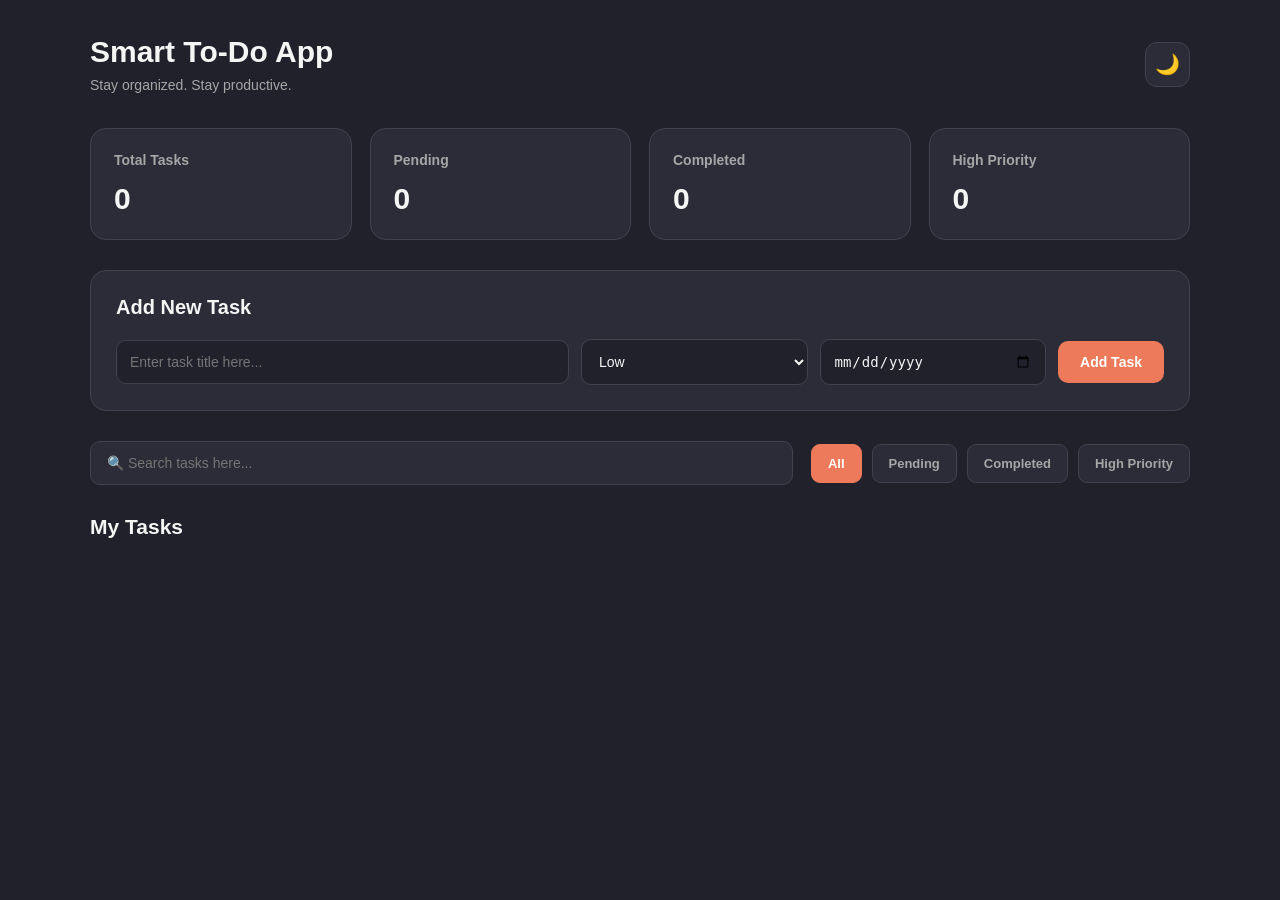
==== dashboard.html @ b3eb39a2 "Add files via upload" ====
<!DOCTYPE html>
<html lang="en">
    <head>
        <meta charset="UTF-8">
        <meta name="viewport" content="width=device-width, initial-scale=1.0">
        <title>Smart To-Do App</title>
        <link rel="stylesheet" href="style.css">
</head>
    <body>
        <!--Main Appliaction-->
        <main class="app">
            <!--Header-->
        <header class="app-header">
            <div>
                <h1>Smart To-Do App</h1>
                <p>Stay organized. Stay productive.</p>
            </div>
            <button id="themeToggle">🌙</button>
        </header>
        <!--Statistics-->
        <section class="stats">
            <div class="stat-card">
                <h3>Total Tasks</h3>
                <p id="totalTasks">0</p>
            </div>
            <div class="stat-card">
                <h3>Pending</h3>
                <p id="pendingTasks">0</p>
            </div>
            <div class="stat-card">
                <h3>Completed</h3>
                <p id="completedTasks">0</p>
            </div>
            <div class="stat-card">
                <h3>High Priority </h3>
                <p id="highPriorityTasks">0</p>
            </div>
            </section>
            <!--Add Task Form-->
            <section class="task-form-section">
                <h2>Add New Task</h2>
                <form id="taskForm">
                    <input type="text" id="taskTitle" placeholder="Enter task title here..." required >
                    <select id="taskPriority">
                        <option value="Low">Low</option>
                        <option value="Medium">Medium</option>
                        <option value="High">High</option>
                    </select>
                    <input type="date" id="taskDueDate" required>
                    <button type="submit">Add Task</button>
                </form>
            </section>
            <!--Search and Filter-->
            <section class="controls">
                <input type="text" id="searchInput" placeholder="🔍 Search tasks here...">
                <div class="filter-buttons">
                    <button class="filter-btn active" data-filter="all">All</button>
                    <button class="filter-btn" data-filter="pending">Pending</button>
                    <button class="filter-btn" data-filter="completed">Completed</button>
                    <button class="filter-btn" data-filter="high">High Priority</button>
                </div>
            </section>
            <!--Task List-->
            <section class="tasks-section">
                <h2>My Tasks</h2>
                <div id="taskList">
                    <!--Tasks will be appear here -->
                </div>
            </section>
        </main>
        <script src="script.js"></script>
        
    </body>
</html>
---- style.css ----
* {
    margin:0;
    padding:0;
    box-sizing: border-box;
}
:root {
    --bg-color: #20212B;
    --card-color: #2B2C38;
    --input-color: #20212B;
    --text-color: #F5F5F5;
    --muted-color: #A6A6A6;
    --acent-color: #ED7A5A;
    --border-color: #414250;
    --success-color: #4ADE80;

}
body {
    font-family: Arial, sans-serif;
    background: var(--bg-color);
    color: var(--text-color);
    min-height: 100vh;
    padding: 35px 20px;
    transition: background 0.3s, color 0.3s;
}
.app {
    width: 100%;
    max-width: 1100px;
    margin: 0 auto;
}
.app-header {
    display: flex;
    justify-content: space-between;
    align-items: center;
    margin-bottom: 35px;
}
.app-header h1 {
    font-size: 30px;
    font-weight: 700;
    margin-bottom: 8px;

}
.app-header p {
    color: var(--muted-color);
    font-size: 14px;
}
#themeToggle {
    width: 45px;
    height: 45px;
    border: 1px solid var(--border-color);
    border-radius: 12px;
    background: var(--card-color);
    color: var(--text-color);
    font-size: 20px;
    cursor: pointer;
    transition: 0.3s;

}
#themeToggle:hover {
    background: var(--acent-color);
    transform: translateY(-2px);
}
.stats {
    display: grid;
    grid-template-columns: repeat(4, 1fr);
    gap: 18px;
    margin-bottom: 30px;


}
.stat-card {
    background: var(--card-color);
    border: 1px solid var(--border-color);
    border-radius: 16px;
    padding: 23px;
    transition: 0.3s;
}
.stat-card:hover {
    transform: translateY(-4px);
    border-color: var(--acent-color);
}
.stat-card h3 {
    font-size: 14px;
    color: var(--muted-color);
    margin-bottom: 14px;
}
.stat-card p {
    font-size: 30px;
    font-weight: 700;
}
/* Add Task Section */
.task-form-section {
    background: var(--card-color);
    border: 1px solid var(--border-color);
    border-radius: 16px;
    padding: 25px;
    margin-bottom: 30px;
}
.task-form-section h2 {
    font-size: 20px;
    margin-bottom: 20px;
}
/* FORM LAYOUT */
#taskForm {
    display: grid;
    grid-template-columns: minmax(0, 2fr) minmax(130px, 1fr) minmax(150px,1fr) auto;
    gap: 12px;
    align-items: center;
}
/* INPUTS AND DROPDOWN */
#taskForm input,
#taskForm select {
    width: 100%;
    padding: 13px;
    background: var(--input-color);
    color: var(--text-color);
    border: 1px solid var(--border-color);
    border-radius: 10px;
    outline: none;
    font-size: 14px;
    transition: 0.3s;

}
/* INPUT FOCUS */
#taskForm input:focus,
#taskForm select:focus {
    border-color: var(--acent-color);
    box-shadow: 0 0 0 3px rgba(237, 122, 90, 0.12);

}
/* ADD  TASK BUTTON */
#taskForm button {
    padding: 13px 22px;
    background: var(--acent-color);
    color: white;
    border: none;
    border-radius: 10px;
    font-size: 14px;
    font-weight: 600;
    cursor: pointer;
    transition: 0.3s;
}
#taskForm button:hover {
    transform: translateY(-2px);
    filter: brightness(1.1);
}
/* TABLET RESPONSIVE */
@media (max-width: 768px){
    #taskForm {
        grid-template-columns:1fr 1fr;
    }
    #taskTitle {
        grid-column: 1 / -1 ;

    }
    #taskForm button {
        grid-column: 1 / -1;

    }
}
/* MOBILE RESPONSIVE */
@media (max-width: 480px) {
    .task-form-section {
        padding: 18px;
    }
    #taskForm {
        grid-template-columns: 1fr;
    }
    #taskTitle,
    #taskForm button {
        grid-column: auto;
    }
    #taskForm input,
    #taskForm select,
    #taskForm button {
        width: 100%;
    }
}
/* SEARCH AND FILTER SECTION */
.controls {
    display: flex;
    justify-content: space-between;
    align-items: center;
    gap: 18px;
    margin-bottom: 25px;
    flex-wrap: wrap;
}
/* SEARCH INPUT */
#searchInput {
    flex: 1;
    min-width: 220px;
    padding: 13px 16px;
    background: var(--card-color);
    color: var(--text-color);
    border: 1px solid var(--border-color);
    border-radius: 10px;
    outline: none;
    font-size: 14px;
    transition: 0.3s;
}
/* SEARCH INPUT FOCUS */
#searchInput:focus {
    border-color: var(--acent-color);
    box-shadow: 0 0 0 3px rgba(237, 122, 90, 0.12);

}
/* FILTER BUTTON CONTAINER */
.filter-buttons {
    display: flex;
    gap: 10px;
    flex-wrap: wrap;
}
/* FILTER BUTTONS */
.filter-btn {
    padding: 11px 16px;
    background: var(--card-color);
    color: var(--muted-color);
    border: 1px solid var(--border-color);
    border-radius: 9px;
    font-size: 13px;
    font-weight: 600;
    cursor: pointer;
    transition: 0.3s;
}
/* FILTER BUTTON HOOVER */
.filter-btn:hover {
    border-color: var(--acent-color);
    color: var(--text-color);
}
/* ACTIVE FILTER */
.filter-btn.active {
    background: var(--acent-color);
    color: white;
    border-color: var(--acent-color);
}
/* MOBILE RESPONSIVE */
@media (max-width: 600px) {
    .controls {
        flex-direction: column;
        align-items: stretch;
    }
    #searchInput {
        width: 100%;
    }
    .filter-buttons {
        display: grid;
        grid-template-columns: 1fr 1fr;
    }
    .filter-btn {
        width: 100%
    }
}
/* TASK SECTION */
.tasks-section {
    margin-top: 30px;
}
.tasks-section h2{
    font-size: 21px;
    margin-bottom: 20px;

}
/* TASK LIST CONTAINER */
#taskList {
    display: grid;
    gap: 15px;
}
.task-card {
    display: flex;
    justify-content: space-between;
    align-items: center;
    gap: 20px;
    padding: 20px;
    background:  var(--card-color);
    border: 1px solid var(--border-color);
    border-radius: 14px;
    transition: 0.3s;
}
/* TASK CARD HOOVER */
.task-card:hover {
    transform: translateY(-3px);
    border-color: var(--acent-color);
}
/*TASK INFORMATION */
.task-info {
    flex: 1;
    min-width: 0;
}
.task-title {
    font-size: 16px;
    font-weight: 600;
    margin-bottom: 10px;
    overflow-wrap: anywhere;
}
/* TASK DETAILS */
.task-meta {
    display: flex;
    align-items: center;
    flex-wrap: wrap;
    gap: 12px;
    color: var(--muted-color);
    font-size: 13px;
}
/* PRIORITY LABEL */
.task-priority {
    padding: 5px 10px;
    border-radius: 6px;
    font-size: 12px;
    font-weight: 600;
}
/* LOW PRIORITY */
.priority-low {
    background: rgba(74, 222, 128, 0.12);
    color: #4ADE80;
}
/* MEDIUM PRIORITY */
.priority-medium {
    background: rgba(250, 204, 21, 0.12);
    color: #FACC15;

}
/* HIGH PRIORITY */
.priority-high {
    background: rgba(248, 113, 113, 0.12);
    color: #F87171;
}
/* TASK ACTIONS */
.task-actions {
    display: flex;
    gap: 8px;
    flex-shrink: 0;
}
/* ACTION BUTTONS */
.task-action-btn {
    padding: 9px 12px;
    border: 1px solid var(--border-color);
    border-radius: 8px;
    background: var(--input-color);
    color: var(--text-color);
    font-size: 13px;
    cursor: pointer;
    transition: 0.3s;
}
/* COMPLETED TASK */
.task-card.completed .task-title {
    text-decoration: line-through;
    color: var(--muted-color);
}
/* BUTTON COLORS */
.complete-btn:hover {
    background: #16A34A;
    color: white;
}
.edit-btn:hover {
    background: #2563EB;
    color: white;
}
.delete-btn:hover {
    background: #DC2626;
    color: white;
}
/* EMPTY TASK MESSAGE */
#taskList:empty::after {
    content: "No tasks yet. Add your first task!";
    display: block;
    padding: 30px;
    text-align: center;
    color: var(--muted-color);
    background: var(--card-color);
    border: 1px dashed var(--border-color);
    border-radius: 12px;
}
/* MOBILE RESPONSIVE */
@media (max-width: 600px) {
    .task-card {
        flex-direction: column;
        align-items: stretch;
    }
    .task-actions {
        display: grid;
        grid-template-columns: repeat(3, 1fr);
    }
    .task-action-btn {
        width: 100%;
    }
}
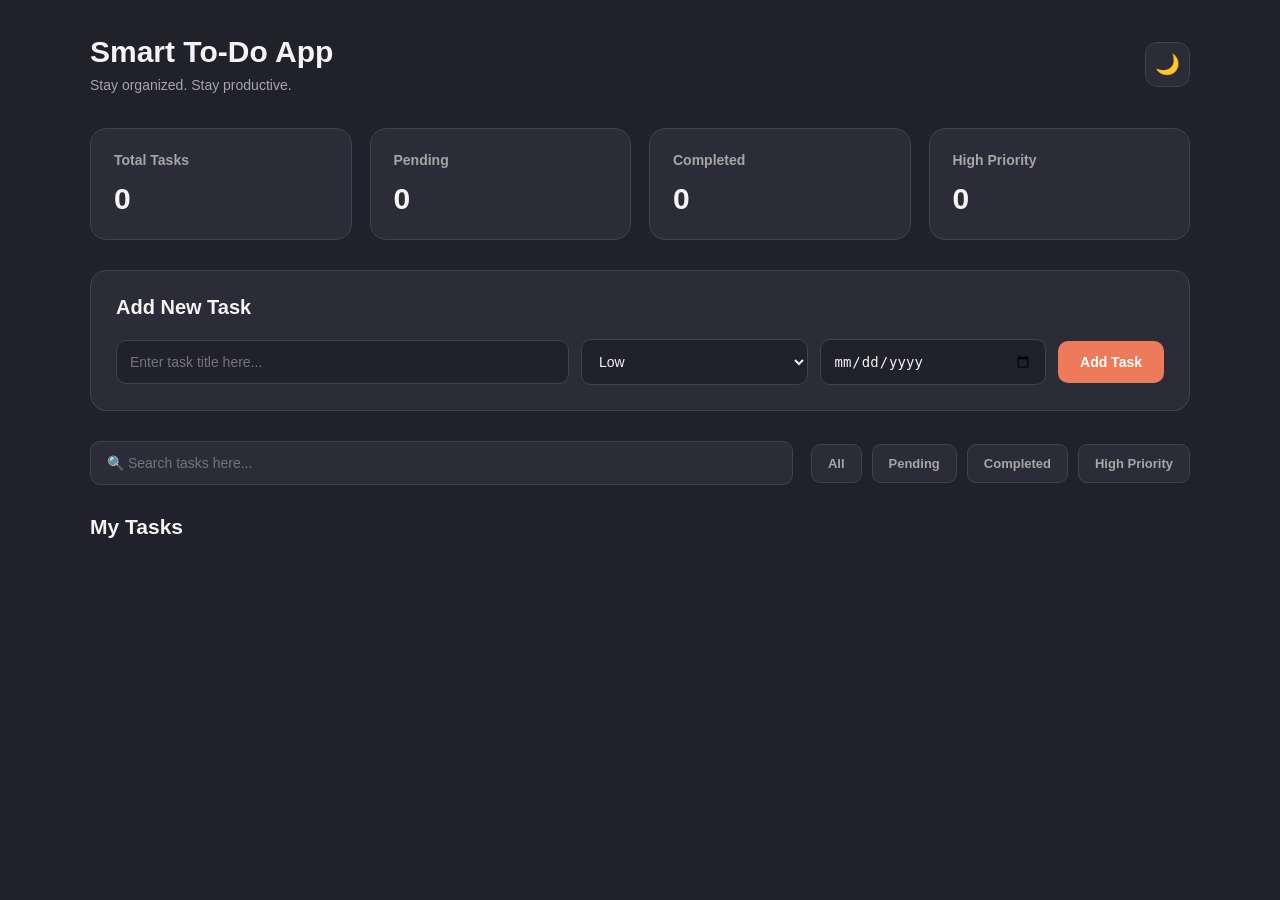
==== commit 03a164ce: "Implement task search, filtering and dashboard statistics" ====
--- a/dashboard.html
+++ b/dashboard.html
@@ -1,74 +1,74 @@
-<!DOCTYPE html>
-<html lang="en">
-    <head>
-        <meta charset="UTF-8">
-        <meta name="viewport" content="width=device-width, initial-scale=1.0">
-        <title>Smart To-Do App</title>
-        <link rel="stylesheet" href="style.css">
-</head>
-    <body>
-        <!--Main Appliaction-->
-        <main class="app">
-            <!--Header-->
-        <header class="app-header">
-            <div>
-                <h1>Smart To-Do App</h1>
-                <p>Stay organized. Stay productive.</p>
-            </div>
-            <button id="themeToggle">🌙</button>
-        </header>
-        <!--Statistics-->
-        <section class="stats">
-            <div class="stat-card">
-                <h3>Total Tasks</h3>
-                <p id="totalTasks">0</p>
-            </div>
-            <div class="stat-card">
-                <h3>Pending</h3>
-                <p id="pendingTasks">0</p>
-            </div>
-            <div class="stat-card">
-                <h3>Completed</h3>
-                <p id="completedTasks">0</p>
-            </div>
-            <div class="stat-card">
-                <h3>High Priority </h3>
-                <p id="highPriorityTasks">0</p>
-            </div>
-            </section>
-            <!--Add Task Form-->
-            <section class="task-form-section">
-                <h2>Add New Task</h2>
-                <form id="taskForm">
-                    <input type="text" id="taskTitle" placeholder="Enter task title here..." required >
-                    <select id="taskPriority">
-                        <option value="Low">Low</option>
-                        <option value="Medium">Medium</option>
-                        <option value="High">High</option>
-                    </select>
-                    <input type="date" id="taskDueDate" required>
-                    <button type="submit">Add Task</button>
-                </form>
-            </section>
-            <!--Search and Filter-->
-            <section class="controls">
-                <input type="text" id="searchInput" placeholder="🔍 Search tasks here...">
-                <div class="filter-buttons">
-                    <button class="filter-btn active" data-filter="all">All</button>
-                    <button class="filter-btn" data-filter="pending">Pending</button>
-                    <button class="filter-btn" data-filter="completed">Completed</button>
-                    <button class="filter-btn" data-filter="high">High Priority</button>
-                </div>
-            </section>
-            <!--Task List-->
-            <section class="tasks-section">
-                <h2>My Tasks</h2>
-                <div id="taskList">
-                    <!--Tasks will be appear here -->
-                </div>
-            </section>
-        </main>
-        <script src="script.js"></script>
-        
-    </body>
+<!DOCTYPE html>
+<html lang="en">
+    <head>
+        <meta charset="UTF-8">
+        <meta name="viewport" content="width=device-width, initial-scale=1.0">
+        <title>Smart To-Do App</title>
+        <link rel="stylesheet" href="style.css">
+</head>
+    <body>
+        <!--Main Appliaction-->
+        <main class="app">
+            <!--Header-->
+        <header class="app-header">
+            <div>
+                <h1>Smart To-Do App</h1>
+                <p>Stay organized. Stay productive.</p>
+            </div>
+            <button id="themeToggle">🌙</button>
+        </header>
+        <!--Statistics-->
+        <section class="stats">
+            <div class="stat-card">
+                <h3>Total Tasks</h3>
+                <p id="totalTasks">0</p>
+            </div>
+            <div class="stat-card">
+                <h3>Pending</h3>
+                <p id="pendingTasks">0</p>
+            </div>
+            <div class="stat-card">
+                <h3>Completed</h3>
+                <p id="completedTasks">0</p>
+            </div>
+            <div class="stat-card">
+                <h3>High Priority </h3>
+                <p id="highPriorityTasks">0</p>
+            </div>
+            </section>
+            <!--Add Task Form-->
+            <section class="task-form-section">
+                <h2>Add New Task</h2>
+                <form id="taskForm">
+                    <input type="text" id="taskTitle" placeholder="Enter task title here..." required >
+                    <select id="taskPriority">
+                        <option value="Low">Low</option>
+                        <option value="Medium">Medium</option>
+                        <option value="High">High</option>
+                    </select>
+                    <input type="date" id="taskDueDate" required>
+                    <button type="submit">Add Task</button>
+                </form>
+            </section>
+            <!--Search and Filter-->
+            <section class="controls">
+                <input type="text" id="searchInput" placeholder="🔍 Search tasks here...">
+                <div class="filter-buttons">
+                    <button class="filter-btn " data-filter="all">All</button>
+                    <button class="filter-btn" data-filter="pending">Pending</button>
+                    <button class="filter-btn" data-filter="completed">Completed</button>
+                    <button class="filter-btn" data-filter="high">High Priority</button>
+                </div>
+            </section>
+            <!--Task List-->
+            <section class="tasks-section">
+                <h2>My Tasks</h2>
+                <div id="taskList">
+                    <!--Tasks will be appear here -->
+                </div>
+            </section>
+        </main>
+        <script src="script.js"></script>
+        
+    </body>
 </html>
--- a/style.css
+++ b/style.css
@@ -1,384 +1,384 @@
-* {
-    margin:0;
-    padding:0;
-    box-sizing: border-box;
-}
-:root {
-    --bg-color: #20212B;
-    --card-color: #2B2C38;
-    --input-color: #20212B;
-    --text-color: #F5F5F5;
-    --muted-color: #A6A6A6;
-    --acent-color: #ED7A5A;
-    --border-color: #414250;
-    --success-color: #4ADE80;
-
-}
-body {
-    font-family: Arial, sans-serif;
-    background: var(--bg-color);
-    color: var(--text-color);
-    min-height: 100vh;
-    padding: 35px 20px;
-    transition: background 0.3s, color 0.3s;
-}
-.app {
-    width: 100%;
-    max-width: 1100px;
-    margin: 0 auto;
-}
-.app-header {
-    display: flex;
-    justify-content: space-between;
-    align-items: center;
-    margin-bottom: 35px;
-}
-.app-header h1 {
-    font-size: 30px;
-    font-weight: 700;
-    margin-bottom: 8px;
-
-}
-.app-header p {
-    color: var(--muted-color);
-    font-size: 14px;
-}
-#themeToggle {
-    width: 45px;
-    height: 45px;
-    border: 1px solid var(--border-color);
-    border-radius: 12px;
-    background: var(--card-color);
-    color: var(--text-color);
-    font-size: 20px;
-    cursor: pointer;
-    transition: 0.3s;
-
-}
-#themeToggle:hover {
-    background: var(--acent-color);
-    transform: translateY(-2px);
-}
-.stats {
-    display: grid;
-    grid-template-columns: repeat(4, 1fr);
-    gap: 18px;
-    margin-bottom: 30px;
-
-
-}
-.stat-card {
-    background: var(--card-color);
-    border: 1px solid var(--border-color);
-    border-radius: 16px;
-    padding: 23px;
-    transition: 0.3s;
-}
-.stat-card:hover {
-    transform: translateY(-4px);
-    border-color: var(--acent-color);
-}
-.stat-card h3 {
-    font-size: 14px;
-    color: var(--muted-color);
-    margin-bottom: 14px;
-}
-.stat-card p {
-    font-size: 30px;
-    font-weight: 700;
-}
-/* Add Task Section */
-.task-form-section {
-    background: var(--card-color);
-    border: 1px solid var(--border-color);
-    border-radius: 16px;
-    padding: 25px;
-    margin-bottom: 30px;
-}
-.task-form-section h2 {
-    font-size: 20px;
-    margin-bottom: 20px;
-}
-/* FORM LAYOUT */
-#taskForm {
-    display: grid;
-    grid-template-columns: minmax(0, 2fr) minmax(130px, 1fr) minmax(150px,1fr) auto;
-    gap: 12px;
-    align-items: center;
-}
-/* INPUTS AND DROPDOWN */
-#taskForm input,
-#taskForm select {
-    width: 100%;
-    padding: 13px;
-    background: var(--input-color);
-    color: var(--text-color);
-    border: 1px solid var(--border-color);
-    border-radius: 10px;
-    outline: none;
-    font-size: 14px;
-    transition: 0.3s;
-
-}
-/* INPUT FOCUS */
-#taskForm input:focus,
-#taskForm select:focus {
-    border-color: var(--acent-color);
-    box-shadow: 0 0 0 3px rgba(237, 122, 90, 0.12);
-
-}
-/* ADD  TASK BUTTON */
-#taskForm button {
-    padding: 13px 22px;
-    background: var(--acent-color);
-    color: white;
-    border: none;
-    border-radius: 10px;
-    font-size: 14px;
-    font-weight: 600;
-    cursor: pointer;
-    transition: 0.3s;
-}
-#taskForm button:hover {
-    transform: translateY(-2px);
-    filter: brightness(1.1);
-}
-/* TABLET RESPONSIVE */
-@media (max-width: 768px){
-    #taskForm {
-        grid-template-columns:1fr 1fr;
-    }
-    #taskTitle {
-        grid-column: 1 / -1 ;
-
-    }
-    #taskForm button {
-        grid-column: 1 / -1;
-
-    }
-}
-/* MOBILE RESPONSIVE */
-@media (max-width: 480px) {
-    .task-form-section {
-        padding: 18px;
-    }
-    #taskForm {
-        grid-template-columns: 1fr;
-    }
-    #taskTitle,
-    #taskForm button {
-        grid-column: auto;
-    }
-    #taskForm input,
-    #taskForm select,
-    #taskForm button {
-        width: 100%;
-    }
-}
-/* SEARCH AND FILTER SECTION */
-.controls {
-    display: flex;
-    justify-content: space-between;
-    align-items: center;
-    gap: 18px;
-    margin-bottom: 25px;
-    flex-wrap: wrap;
-}
-/* SEARCH INPUT */
-#searchInput {
-    flex: 1;
-    min-width: 220px;
-    padding: 13px 16px;
-    background: var(--card-color);
-    color: var(--text-color);
-    border: 1px solid var(--border-color);
-    border-radius: 10px;
-    outline: none;
-    font-size: 14px;
-    transition: 0.3s;
-}
-/* SEARCH INPUT FOCUS */
-#searchInput:focus {
-    border-color: var(--acent-color);
-    box-shadow: 0 0 0 3px rgba(237, 122, 90, 0.12);
-
-}
-/* FILTER BUTTON CONTAINER */
-.filter-buttons {
-    display: flex;
-    gap: 10px;
-    flex-wrap: wrap;
-}
-/* FILTER BUTTONS */
-.filter-btn {
-    padding: 11px 16px;
-    background: var(--card-color);
-    color: var(--muted-color);
-    border: 1px solid var(--border-color);
-    border-radius: 9px;
-    font-size: 13px;
-    font-weight: 600;
-    cursor: pointer;
-    transition: 0.3s;
-}
-/* FILTER BUTTON HOOVER */
-.filter-btn:hover {
-    border-color: var(--acent-color);
-    color: var(--text-color);
-}
-/* ACTIVE FILTER */
-.filter-btn.active {
-    background: var(--acent-color);
-    color: white;
-    border-color: var(--acent-color);
-}
-/* MOBILE RESPONSIVE */
-@media (max-width: 600px) {
-    .controls {
-        flex-direction: column;
-        align-items: stretch;
-    }
-    #searchInput {
-        width: 100%;
-    }
-    .filter-buttons {
-        display: grid;
-        grid-template-columns: 1fr 1fr;
-    }
-    .filter-btn {
-        width: 100%
-    }
-}
-/* TASK SECTION */
-.tasks-section {
-    margin-top: 30px;
-}
-.tasks-section h2{
-    font-size: 21px;
-    margin-bottom: 20px;
-
-}
-/* TASK LIST CONTAINER */
-#taskList {
-    display: grid;
-    gap: 15px;
-}
-.task-card {
-    display: flex;
-    justify-content: space-between;
-    align-items: center;
-    gap: 20px;
-    padding: 20px;
-    background:  var(--card-color);
-    border: 1px solid var(--border-color);
-    border-radius: 14px;
-    transition: 0.3s;
-}
-/* TASK CARD HOOVER */
-.task-card:hover {
-    transform: translateY(-3px);
-    border-color: var(--acent-color);
-}
-/*TASK INFORMATION */
-.task-info {
-    flex: 1;
-    min-width: 0;
-}
-.task-title {
-    font-size: 16px;
-    font-weight: 600;
-    margin-bottom: 10px;
-    overflow-wrap: anywhere;
-}
-/* TASK DETAILS */
-.task-meta {
-    display: flex;
-    align-items: center;
-    flex-wrap: wrap;
-    gap: 12px;
-    color: var(--muted-color);
-    font-size: 13px;
-}
-/* PRIORITY LABEL */
-.task-priority {
-    padding: 5px 10px;
-    border-radius: 6px;
-    font-size: 12px;
-    font-weight: 600;
-}
-/* LOW PRIORITY */
-.priority-low {
-    background: rgba(74, 222, 128, 0.12);
-    color: #4ADE80;
-}
-/* MEDIUM PRIORITY */
-.priority-medium {
-    background: rgba(250, 204, 21, 0.12);
-    color: #FACC15;
-
-}
-/* HIGH PRIORITY */
-.priority-high {
-    background: rgba(248, 113, 113, 0.12);
-    color: #F87171;
-}
-/* TASK ACTIONS */
-.task-actions {
-    display: flex;
-    gap: 8px;
-    flex-shrink: 0;
-}
-/* ACTION BUTTONS */
-.task-action-btn {
-    padding: 9px 12px;
-    border: 1px solid var(--border-color);
-    border-radius: 8px;
-    background: var(--input-color);
-    color: var(--text-color);
-    font-size: 13px;
-    cursor: pointer;
-    transition: 0.3s;
-}
-/* COMPLETED TASK */
-.task-card.completed .task-title {
-    text-decoration: line-through;
-    color: var(--muted-color);
-}
-/* BUTTON COLORS */
-.complete-btn:hover {
-    background: #16A34A;
-    color: white;
-}
-.edit-btn:hover {
-    background: #2563EB;
-    color: white;
-}
-.delete-btn:hover {
-    background: #DC2626;
-    color: white;
-}
-/* EMPTY TASK MESSAGE */
-#taskList:empty::after {
-    content: "No tasks yet. Add your first task!";
-    display: block;
-    padding: 30px;
-    text-align: center;
-    color: var(--muted-color);
-    background: var(--card-color);
-    border: 1px dashed var(--border-color);
-    border-radius: 12px;
-}
-/* MOBILE RESPONSIVE */
-@media (max-width: 600px) {
-    .task-card {
-        flex-direction: column;
-        align-items: stretch;
-    }
-    .task-actions {
-        display: grid;
-        grid-template-columns: repeat(3, 1fr);
-    }
-    .task-action-btn {
-        width: 100%;
-    }
-}
+* {
+    margin:0;
+    padding:0;
+    box-sizing: border-box;
+}
+:root {
+    --bg-color: #20212B;
+    --card-color: #2B2C38;
+    --input-color: #20212B;
+    --text-color: #F5F5F5;
+    --muted-color: #A6A6A6;
+    --acent-color: #ED7A5A;
+    --border-color: #414250;
+    --success-color: #4ADE80;
+
+}
+body {
+    font-family: Arial, sans-serif;
+    background: var(--bg-color);
+    color: var(--text-color);
+    min-height: 100vh;
+    padding: 35px 20px;
+    transition: background 0.3s, color 0.3s;
+}
+.app {
+    width: 100%;
+    max-width: 1100px;
+    margin: 0 auto;
+}
+.app-header {
+    display: flex;
+    justify-content: space-between;
+    align-items: center;
+    margin-bottom: 35px;
+}
+.app-header h1 {
+    font-size: 30px;
+    font-weight: 700;
+    margin-bottom: 8px;
+
+}
+.app-header p {
+    color: var(--muted-color);
+    font-size: 14px;
+}
+#themeToggle {
+    width: 45px;
+    height: 45px;
+    border: 1px solid var(--border-color);
+    border-radius: 12px;
+    background: var(--card-color);
+    color: var(--text-color);
+    font-size: 20px;
+    cursor: pointer;
+    transition: 0.3s;
+
+}
+#themeToggle:hover {
+    background: var(--acent-color);
+    transform: translateY(-2px);
+}
+.stats {
+    display: grid;
+    grid-template-columns: repeat(4, 1fr);
+    gap: 18px;
+    margin-bottom: 30px;
+
+
+}
+.stat-card {
+    background: var(--card-color);
+    border: 1px solid var(--border-color);
+    border-radius: 16px;
+    padding: 23px;
+    transition: 0.3s;
+}
+.stat-card:hover {
+    transform: translateY(-4px);
+    border-color: var(--acent-color);
+}
+.stat-card h3 {
+    font-size: 14px;
+    color: var(--muted-color);
+    margin-bottom: 14px;
+}
+.stat-card p {
+    font-size: 30px;
+    font-weight: 700;
+}
+/* Add Task Section */
+.task-form-section {
+    background: var(--card-color);
+    border: 1px solid var(--border-color);
+    border-radius: 16px;
+    padding: 25px;
+    margin-bottom: 30px;
+}
+.task-form-section h2 {
+    font-size: 20px;
+    margin-bottom: 20px;
+}
+/* FORM LAYOUT */
+#taskForm {
+    display: grid;
+    grid-template-columns: minmax(0, 2fr) minmax(130px, 1fr) minmax(150px,1fr) auto;
+    gap: 12px;
+    align-items: center;
+}
+/* INPUTS AND DROPDOWN */
+#taskForm input,
+#taskForm select {
+    width: 100%;
+    padding: 13px;
+    background: var(--input-color);
+    color: var(--text-color);
+    border: 1px solid var(--border-color);
+    border-radius: 10px;
+    outline: none;
+    font-size: 14px;
+    transition: 0.3s;
+
+}
+/* INPUT FOCUS */
+#taskForm input:focus,
+#taskForm select:focus {
+    border-color: var(--acent-color);
+    box-shadow: 0 0 0 3px rgba(237, 122, 90, 0.12);
+
+}
+/* ADD  TASK BUTTON */
+#taskForm button {
+    padding: 13px 22px;
+    background: var(--acent-color);
+    color: white;
+    border: none;
+    border-radius: 10px;
+    font-size: 14px;
+    font-weight: 600;
+    cursor: pointer;
+    transition: 0.3s;
+}
+#taskForm button:hover {
+    transform: translateY(-2px);
+    filter: brightness(1.1);
+}
+/* TABLET RESPONSIVE */
+@media (max-width: 768px){
+    #taskForm {
+        grid-template-columns:1fr 1fr;
+    }
+    #taskTitle {
+        grid-column: 1 / -1 ;
+
+    }
+    #taskForm button {
+        grid-column: 1 / -1;
+
+    }
+}
+/* MOBILE RESPONSIVE */
+@media (max-width: 480px) {
+    .task-form-section {
+        padding: 18px;
+    }
+    #taskForm {
+        grid-template-columns: 1fr;
+    }
+    #taskTitle,
+    #taskForm button {
+        grid-column: auto;
+    }
+    #taskForm input,
+    #taskForm select,
+    #taskForm button {
+        width: 100%;
+    }
+}
+/* SEARCH AND FILTER SECTION */
+.controls {
+    display: flex;
+    justify-content: space-between;
+    align-items: center;
+    gap: 18px;
+    margin-bottom: 25px;
+    flex-wrap: wrap;
+}
+/* SEARCH INPUT */
+#searchInput {
+    flex: 1;
+    min-width: 220px;
+    padding: 13px 16px;
+    background: var(--card-color);
+    color: var(--text-color);
+    border: 1px solid var(--border-color);
+    border-radius: 10px;
+    outline: none;
+    font-size: 14px;
+    transition: 0.3s;
+}
+/* SEARCH INPUT FOCUS */
+#searchInput:focus {
+    border-color: var(--acent-color);
+    box-shadow: 0 0 0 3px rgba(237, 122, 90, 0.12);
+
+}
+/* FILTER BUTTON CONTAINER */
+.filter-buttons {
+    display: flex;
+    gap: 10px;
+    flex-wrap: wrap;
+}
+/* FILTER BUTTONS */
+.filter-btn {
+    padding: 11px 16px;
+    background: var(--card-color);
+    color: var(--muted-color);
+    border: 1px solid var(--border-color);
+    border-radius: 9px;
+    font-size: 13px;
+    font-weight: 600;
+    cursor: pointer;
+    transition: 0.3s;
+}
+/* FILTER BUTTON HOOVER */
+.filter-btn:hover {
+    border-color: var(--acent-color);
+    color: var(--text-color);
+}
+/* ACTIVE FILTER */
+.filter-btn.active {
+    background: var(--acent-color);
+    color: white;
+    border-color: var(--acent-color);
+}
+/* MOBILE RESPONSIVE */
+@media (max-width: 600px) {
+    .controls {
+        flex-direction: column;
+        align-items: stretch;
+    }
+    #searchInput {
+        width: 100%;
+    }
+    .filter-buttons {
+        display: grid;
+        grid-template-columns: 1fr 1fr;
+    }
+    .filter-btn {
+        width: 100%
+    }
+}
+/* TASK SECTION */
+.tasks-section {
+    margin-top: 30px;
+}
+.tasks-section h2{
+    font-size: 21px;
+    margin-bottom: 20px;
+
+}
+/* TASK LIST CONTAINER */
+#taskList {
+    display: grid;
+    gap: 15px;
+}
+.task-card {
+    display: flex;
+    justify-content: space-between;
+    align-items: center;
+    gap: 20px;
+    padding: 20px;
+    background:  var(--card-color);
+    border: 1px solid var(--border-color);
+    border-radius: 14px;
+    transition: 0.3s;
+}
+/* TASK CARD HOOVER */
+.task-card:hover {
+    transform: translateY(-3px);
+    border-color: var(--acent-color);
+}
+/*TASK INFORMATION */
+.task-info {
+    flex: 1;
+    min-width: 0;
+}
+.task-title {
+    font-size: 16px;
+    font-weight: 600;
+    margin-bottom: 10px;
+    overflow-wrap: anywhere;
+}
+/* TASK DETAILS */
+.task-meta {
+    display: flex;
+    align-items: center;
+    flex-wrap: wrap;
+    gap: 12px;
+    color: var(--muted-color);
+    font-size: 13px;
+}
+/* PRIORITY LABEL */
+.task-priority {
+    padding: 5px 10px;
+    border-radius: 6px;
+    font-size: 12px;
+    font-weight: 600;
+}
+/* LOW PRIORITY */
+.priority-low {
+    background: rgba(74, 222, 128, 0.12);
+    color: #4ADE80;
+}
+/* MEDIUM PRIORITY */
+.priority-medium {
+    background: rgba(250, 204, 21, 0.12);
+    color: #FACC15;
+
+}
+/* HIGH PRIORITY */
+.priority-high {
+    background: rgba(248, 113, 113, 0.12);
+    color: #F87171;
+}
+/* TASK ACTIONS */
+.task-actions {
+    display: flex;
+    gap: 8px;
+    flex-shrink: 0;
+}
+/* ACTION BUTTONS */
+.task-action-btn {
+    padding: 9px 12px;
+    border: 1px solid var(--border-color);
+    border-radius: 8px;
+    background: var(--input-color);
+    color: var(--text-color);
+    font-size: 13px;
+    cursor: pointer;
+    transition: 0.3s;
+}
+/* COMPLETED TASK */
+.task-card.completed .task-title {
+    text-decoration: line-through;
+    color: var(--muted-color);
+}
+/* BUTTON COLORS */
+.complete-btn:hover {
+    background: #16A34A;
+    color: white;
+}
+.edit-btn:hover {
+    background: #2563EB;
+    color: white;
+}
+.delete-btn:hover {
+    background: #DC2626;
+    color: white;
+}
+/* EMPTY TASK MESSAGE */
+#taskList:empty::after {
+    content: "No tasks yet. Add your first task!";
+    display: block;
+    padding: 30px;
+    text-align: center;
+    color: var(--muted-color);
+    background: var(--card-color);
+    border: 1px dashed var(--border-color);
+    border-radius: 12px;
+}
+/* MOBILE RESPONSIVE */
+@media (max-width: 600px) {
+    .task-card {
+        flex-direction: column;
+        align-items: stretch;
+    }
+    .task-actions {
+        display: grid;
+        grid-template-columns: repeat(3, 1fr);
+    }
+    .task-action-btn {
+        width: 100%;
+    }
+}
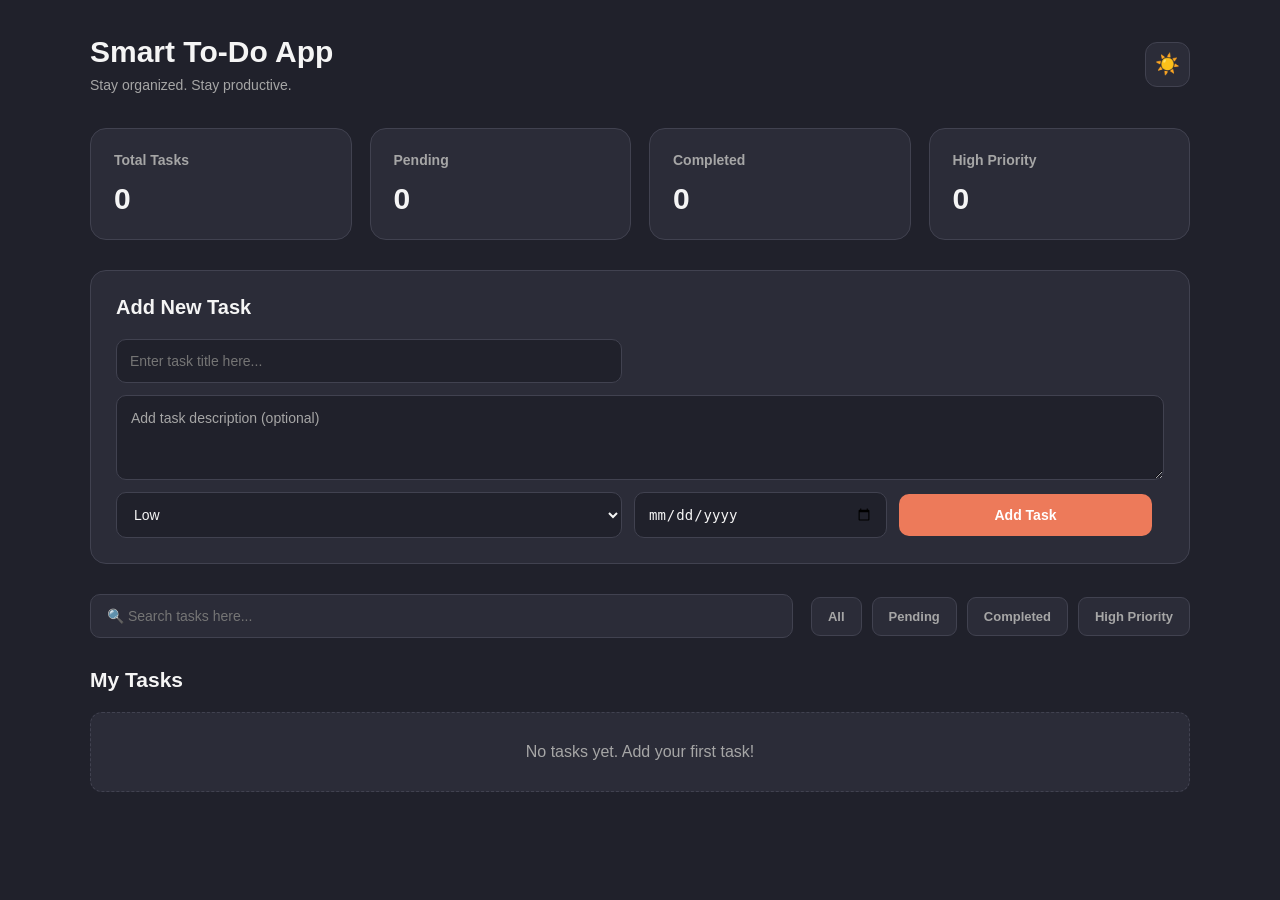
==== commit 2696ba0d: "Add theme toggle, task editing, delete confirmation and overdue features" ====
--- a/dashboard.html
+++ b/dashboard.html
@@ -41,6 +41,10 @@
                 <h2>Add New Task</h2>
                 <form id="taskForm">
                     <input type="text" id="taskTitle" placeholder="Enter task title here..." required >
+                    <textarea id="taskDescription"
+    placeholder="Add task description (optional)"
+    rows="2">
+</textarea>
                     <select id="taskPriority">
                         <option value="Low">Low</option>
                         <option value="Medium">Medium</option>
--- a/style.css
+++ b/style.css
@@ -14,6 +14,18 @@
     --success-color: #4ADE80;
 
 }
+/* LIGHT THEME */
+
+:root[data-theme="light"] {
+    --bg-color: #F4F6FB;
+    --card-color: #FFFFFF;
+    --input-color: #F8FAFC;
+    --text-color: #20212B;
+    --muted-color: #626B7A;
+    --acent-color: #E66B4E;
+    --border-color: #D8DEEA;
+    --success-color: #15803D;
+}
 body {
     font-family: Arial, sans-serif;
     background: var(--bg-color);
@@ -119,6 +131,33 @@
     font-size: 14px;
     transition: 0.3s;
 
+}
+/* TASK DESCRIPTION */
+#taskForm textarea {
+    grid-column: 1 / -1;
+    width: 100%;
+    min-height: 85px;
+    padding: 14px;
+    background: var(--input-color);
+    color: var(--text-color);
+    border: 1px solid var(--border-color);
+    border-radius: 10px;
+    outline: none;
+    font-family: Arial, sans-serif;
+    font-size: 14px;
+    resize: vertical;
+    transition: 0.3s;
+}
+
+/* DESCRIPTION PLACEHOLDER */
+#taskForm textarea::placeholder {
+    color: var(--muted-color);
+}
+
+/* DESCRIPTION FOCUS */
+#taskForm textarea:focus {
+    border-color: var(--acent-color);
+    box-shadow: 0 0 0 3px rgba(237, 122, 90, 0.12);
 }
 /* INPUT FOCUS */
 #taskForm input:focus,
@@ -171,6 +210,7 @@
     }
     #taskForm input,
     #taskForm select,
+    #taskForm textarea,
     #taskForm button {
         width: 100%;
     }
@@ -381,4 +421,23 @@
     .task-action-btn {
         width: 100%;
     }
+}
+/* OVERDUE TASKS */
+.overdue-task {
+    border: 1px solid #EF4444;
+    background-color: rgba(239, 68, 68, 0.08);
+}
+.overdue-label {
+    color: #EF4444;
+    font-size: 12px;
+    font-weight: bold;
+    margin-top: 6px;
+}
+/* TASK DESCRIPTION */
+.task-description {
+    color: var(--muted-color);
+    font-size: 13px;
+    line-height: 1.5;
+    margin-top: 6px;
+    overflow-wrap: break-word;
 }
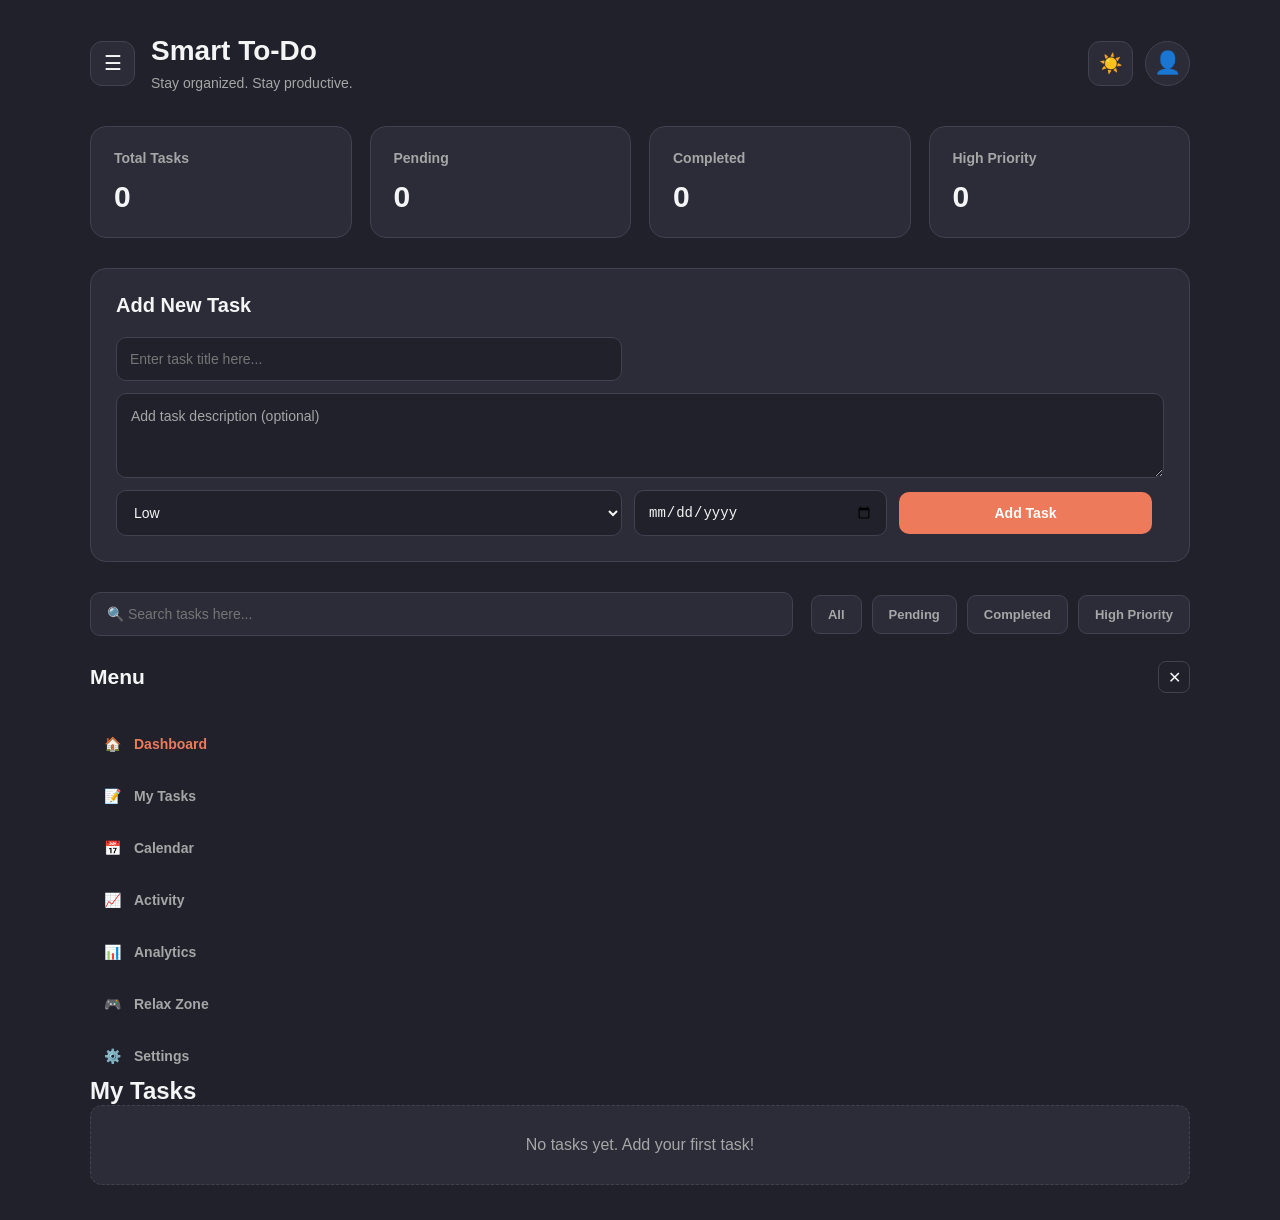
==== commit d5c9c14c: "Update Smart to do with new features" ====
--- a/dashboard.html
+++ b/dashboard.html
@@ -9,14 +9,150 @@
     <body>
         <!--Main Appliaction-->
         <main class="app">
-            <!--Header-->
-        <header class="app-header">
-            <div>
-                <h1>Smart To-Do App</h1>
-                <p>Stay organized. Stay productive.</p>
-            </div>
-            <button id="themeToggle">🌙</button>
-        </header>
+
+<!-- DASHBOARD HEADER -->
+<header class="app-header">
+
+    <!-- LEFT SIDE -->
+    <div class="header-left">
+        <button id="menuToggle" class="header-icon-btn">
+            ☰
+        </button>
+
+        <div class="app-title">
+            <h1>Smart To-Do</h1>
+            <p>Stay organized. Stay productive.</p>
+        </div>
+    </div>
+
+    <!-- RIGHT SIDE -->
+    <div class="header-right">
+
+        <!-- THEME BUTTON -->
+        <button id="themeToggle" class="header-icon-btn">
+            🌙
+        </button>
+
+        <!-- PROFILE BUTTON -->
+       <button id="profileToggle" class="profile-btn">
+    <img id="profileButtonImage" src="" alt="Profile" hidden>
+    <span id="profileAvatar">👤</span>
+</button>
+<!-- PROFILE DROPDOWN -->
+<div class="profile-dropdown" id="profileDropdown">
+
+    <!-- PROFILE INFORMATION -->
+    <div class="profile-info">
+
+        <img
+            src=""
+            alt="Profile Picture"
+            id="profileImage"
+            class="profile-image"
+            hidden
+        >
+
+        <div id="defaultProfileAvatar" class="default-profile-avatar">
+            👤
+        </div>
+
+        <h3 id="profileName">Your Name</h3>
+        <p id="profileEmail">your@email.com</p>
+
+    </div>
+
+    <!-- PROFILE PICTURE OPTIONS -->
+    <div class="profile-actions">
+
+        <button type="button" id="changePhotoBtn">
+            📷 Change Profile Picture
+        </button>
+
+        <button type="button" id="removePhotoBtn">
+            🗑️ Remove Picture
+        </button>
+
+        <input
+            type="file"
+            id="profileImageInput"
+            accept="image/*"
+            hidden
+        >
+
+    </div>
+
+    <!-- PROFILE MENU OPTIONS -->
+    <div class="profile-menu">
+
+        <button type="button" id="settingsBtn">
+            ⚙️ Settings
+        </button>
+
+        <button type="button" id="logoutBtn" class="logout-btn">
+            ↪ Logout
+        </button>
+
+    </div>
+
+</div>
+
+
+    </div>
+
+</header>
+
+<!-- SIDEBAR NAVIGATION -->
+<aside class="sidebar" id="sidebar">
+
+    <div class="sidebar-header">
+        <h2>Menu</h2>
+        <button id="closeSidebar" class="close-sidebar">✕</button>
+    </div>
+
+    <nav class="sidebar-nav">
+
+        <a href="dashboard.html" class="nav-item active">
+            <span>🏠</span>
+            <span>Dashboard</span>
+        </a>
+
+        <a href="#tasksSection" class="nav-item">
+            <span>📝</span>
+            <span>My Tasks</span>
+        </a>
+
+        <a href="#" class="nav-item">
+            <span>📅</span>
+            <span>Calendar</span>
+        </a>
+
+        <a href="#" class="nav-item">
+            <span>📈</span>
+            <span>Activity</span>
+        </a>
+
+        <a href="#" class="nav-item">
+            <span>📊</span>
+            <span>Analytics</span>
+        </a>
+
+        <a href="#" class="nav-item">
+            <span>🎮</span>
+            <span>Relax Zone</span>
+        </a>
+
+        <a href="#" class="nav-item">
+            <span>⚙️</span>
+            <span>Settings</span>
+        </a>
+
+    </nav>
+
+</aside>
+
+<!-- SIDEBAR BACKGROUND OVERLAY -->
+<div class="sidebar-overlay" id="sidebarOverlay"></div>
+
         <!--Statistics-->
         <section class="stats">
             <div class="stat-card">
@@ -65,14 +201,74 @@
                 </div>
             </section>
             <!--Task List-->
-            <section class="tasks-section">
+            
+<!-- SIDEBAR NAVIGATION -->
+<div class="sidebar-overlay" id="sidebarOverlay"></div>
+
+    <div class="sidebar-header">
+        <h2>Menu</h2>
+        <button id="closeSidebar" class="close-sidebar">✕</button>
+    </div>
+
+    <nav class="sidebar-nav">
+
+        <a href="dashboard.html" class="nav-item active">
+            <span>🏠</span>
+            <span>Dashboard</span>
+        </a>
+
+        <a href="#tasksSection" class="nav-item">
+            <span>📝</span>
+            <span>My Tasks</span>
+        </a>
+
+        <a href="#" class="nav-item">
+            <span>📅</span>
+            <span>Calendar</span>
+        </a>
+
+        <a href="#" class="nav-item">
+            <span>📈</span>
+            <span>Activity</span>
+        </a>
+
+        <a href="#" class="nav-item">
+            <span>📊</span>
+            <span>Analytics</span>
+        </a>
+
+        <a href="#" class="nav-item">
+            <span>🎮</span>
+            <span>Relax Zone</span>
+        </a>
+
+        <a href="#" class="nav-item">
+            <span>⚙️</span>
+            <span>Settings</span>
+        </a>
+
+    </nav>
+
+</aside>
+
+<!-- SIDEBAR BACKGROUND OVERLAY -->
+<div class="sidebar-overlay" id="sidebarOverlay"></div>
                 <h2>My Tasks</h2>
                 <div id="taskList">
                     <!--Tasks will be appear here -->
                 </div>
             </section>
         </main>
+        <!-- PROFILE IMAGE VIEW MODAL -->
+<div class="image-view-modal" id="imageViewModal">
+    <button type="button" id="closeImageView" class="close-image-view">
+        ✕
+    </button>
+
+    <img id="expandedProfileImage" src="" alt="Full Profile Picture">
+</div>
         <script src="script.js"></script>
         
+     
     </body>
 </html>
--- a/style.css
+++ b/style.css
@@ -39,23 +39,43 @@
     max-width: 1100px;
     margin: 0 auto;
 }
+
+/* DASHBOARD HEADER */
 .app-header {
     display: flex;
     justify-content: space-between;
     align-items: center;
+    gap: 15px;
     margin-bottom: 35px;
 }
-.app-header h1 {
-    font-size: 30px;
+
+/* LEFT SIDE */
+.header-left {
+    display: flex;
+    align-items: center;
+    gap: 16px;
+}
+
+.app-title h1 {
+    font-size: 28px;
     font-weight: 700;
     margin-bottom: 8px;
-
-}
-.app-header p {
+}
+
+.app-title p {
     color: var(--muted-color);
     font-size: 14px;
 }
-#themeToggle {
+
+/* RIGHT SIDE */
+.header-right {
+    display: flex;
+    align-items: center;
+    gap: 12px;
+}
+
+/* HEADER ICON BUTTONS */
+.header-icon-btn {
     width: 45px;
     height: 45px;
     border: 1px solid var(--border-color);
@@ -65,12 +85,72 @@
     font-size: 20px;
     cursor: pointer;
     transition: 0.3s;
-
-}
-#themeToggle:hover {
+}
+
+.header-icon-btn:hover {
     background: var(--acent-color);
+    color: white;
     transform: translateY(-2px);
 }
+
+/* THEME BUTTON */
+#themeToggle.header-icon-btn {
+    font-size: 19px;
+}
+
+/* PROFILE BUTTON */
+.profile-btn {
+    width: 45px;
+    height: 45px;
+    border: 1px solid var(--border-color);
+    border-radius: 50%;
+    background: var(--card-color);
+    color: var(--text-color);
+    cursor: pointer;
+    overflow: hidden;
+    transition: 0.3s;
+}
+
+.profile-btn:hover {
+    border-color: var(--acent-color);
+    transform: translateY(-2px);
+}
+
+/* PROFILE AVATAR */
+#profileAvatar {
+    display: flex;
+    justify-content: center;
+    align-items: center;
+    width: 100%;
+    height: 100%;
+    font-size: 22px;
+}
+
+/* MOBILE HEADER */
+@media (max-width: 480px) {
+    .app-title h1 {
+        font-size: 21px;
+    }
+
+    .app-title p {
+        font-size: 12px;
+    }
+
+    .header-left {
+        gap: 9px;
+    }
+
+    .header-right {
+        gap: 7px;
+    }
+
+    .header-icon-btn,
+    .profile-btn {
+        width: 40px;
+        height: 40px;
+    }
+}
+
 .stats {
     display: grid;
     grid-template-columns: repeat(4, 1fr);
@@ -440,4 +520,247 @@
     line-height: 1.5;
     margin-top: 6px;
     overflow-wrap: break-word;
-}+}
+
+/* SIDEBAR */
+.sidebar {
+    position: fixed;
+    top: 0;
+    left: 0;
+    width: 270px;
+    height: 100vh;
+    padding: 25px 18px;
+    background: var(--card-color);
+    border-right: 1px solid var(--border-color);
+    z-index: 1000;
+    transform: translateX(-100%);
+    transition: transform 0.3s ease;
+}
+
+/* SIDEBAR OPEN */
+.sidebar.open {
+    transform: translateX(0);
+}
+
+/* SIDEBAR HEADER */
+.sidebar-header {
+    display: flex;
+    justify-content: space-between;
+    align-items: center;
+    margin-bottom: 30px;
+}
+
+.sidebar-header h2 {
+    font-size: 21px;
+}
+
+/* CLOSE BUTTON */
+.close-sidebar {
+    width: 32px;
+    height: 32px;
+    border: 1px solid var(--border-color);
+    border-radius: 8px;
+    background: var(--input-color);
+    color: var(--text-color);
+    font-size: 16px;
+    cursor: pointer;
+}
+
+/* NAVIGATION */
+.sidebar-nav {
+    display: flex;
+    flex-direction: column;
+    gap: 10px;
+}
+
+.nav-item {
+    display: flex;
+    align-items: center;
+    gap: 13px;
+    padding: 13px 14px;
+    color: var(--muted-color);
+    text-decoration: none;
+    font-size: 14px;
+    font-weight: 600;
+    border-radius: 10px;
+    transition: 0.2s;
+}
+
+.nav-item:hover,
+.nav-item.active {
+    background: var(--input-color);
+    color: var(--acent-color);
+}
+
+/* SIDEBAR OVERLAY */
+.sidebar-overlay {
+    position: fixed;
+    inset: 0;
+    background: rgba(0, 0, 0, 0.5);
+    z-index: 999;
+    opacity: 0;
+    visibility: hidden;
+    transition: 0.3s;
+}
+
+.sidebar-overlay.show {
+    opacity: 1;
+    visibility: visible;
+}
+
+/* PREVENT BACKGROUND SCROLL */
+body.sidebar-open {
+    overflow: hidden;
+}
+
+/* PROFILE DROPDOWN */
+.header-right {
+    position: relative;
+}
+
+.profile-dropdown {
+    position: absolute;
+    top: 55px;
+    right: 0;
+    width: 270px;
+    padding: 20px;
+    background: var(--card-color);
+    border: 1px solid var(--border-color);
+    border-radius: 14px;
+    box-shadow: 0 8px 25px rgba(0, 0, 0, 0.15);
+    z-index: 1100;
+
+    display: none;
+}
+
+.profile-dropdown.show {
+    display: block;
+}
+
+/* PROFILE INFORMATION */
+.profile-info {
+    text-align: center;
+    padding-bottom: 18px;
+    border-bottom: 1px solid var(--border-color);
+}
+
+.profile-image,
+.default-profile-avatar {
+    width: 65px;
+    height: 65px;
+    border-radius: 50%;
+    margin: 0 auto 10px;
+}
+
+.profile-image {
+    object-fit: cover;
+}
+
+.default-profile-avatar {
+    display: flex;
+    align-items: center;
+    justify-content: center;
+    background: var(--input-color);
+    font-size: 30px;
+}
+
+.profile-info h3 {
+    color: var(--text-color);
+    font-size: 16px;
+    margin-bottom: 5px;
+}
+
+.profile-info p {
+    color: var(--muted-color);
+    font-size: 13px;
+}
+
+/* PROFILE BUTTONS */
+.profile-actions,
+.profile-menu {
+    display: flex;
+    flex-direction: column;
+    gap: 8px;
+    padding-top: 14px;
+}
+
+.profile-actions button,
+.profile-menu button {
+    width: 100%;
+    padding: 11px;
+    border: none;
+    border-radius: 8px;
+    background: var(--input-color);
+    color: var(--text-color);
+    text-align: left;
+    font-size: 13px;
+    cursor: pointer;
+    transition: 0.2s ease;
+}
+
+.profile-actions button:hover,
+.profile-menu button:hover {
+    opacity: 0.8;
+    transform: translateX(3px);
+}
+
+.logout-btn {
+    color: #e05252 !important;
+}
+/* PROFILE BUTTON IMAGE */
+#profileButtonImage {
+    width: 100%;
+    height: 100%;
+    border-radius: 50%;
+    object-fit: cover;
+    display: block;
+}
+
+/* Hide fallback elements when a photo is available */
+#profileButtonImage[hidden],
+#profileAvatar[hidden],
+#profileImage[hidden],
+#defaultProfileAvatar[hidden] {
+    display: none !important;
+}
+
+/* PROFILE IMAGE VIEW MODE */
+.image-view-modal {
+    display: none;
+    position: fixed;
+    inset: 0;
+    background: rgba(0, 0, 0, 0.9);
+    z-index: 2000;
+    align-items: center;
+    justify-content: center;
+    padding: 20px;
+}
+
+.image-view-modal.show {
+    display: flex;
+    cursor: zoom-out;
+}
+
+#profileImage,
+#profileButtonImage {
+    cursor: pointer;
+    pointer-events: auto;
+}
+
+#expandedProfileImage {
+    max-width: 90%;
+    max-height: 85vh;
+    object-fit: contain;
+    border-radius: 12px;
+}
+
+.close-image-view {
+    position: absolute;
+    top: 25px;
+    right: 30px;
+    background: transparent;
+    color: white;
+    border: none;
+    font-size: 30px;
+    cursor: pointer;
+}
